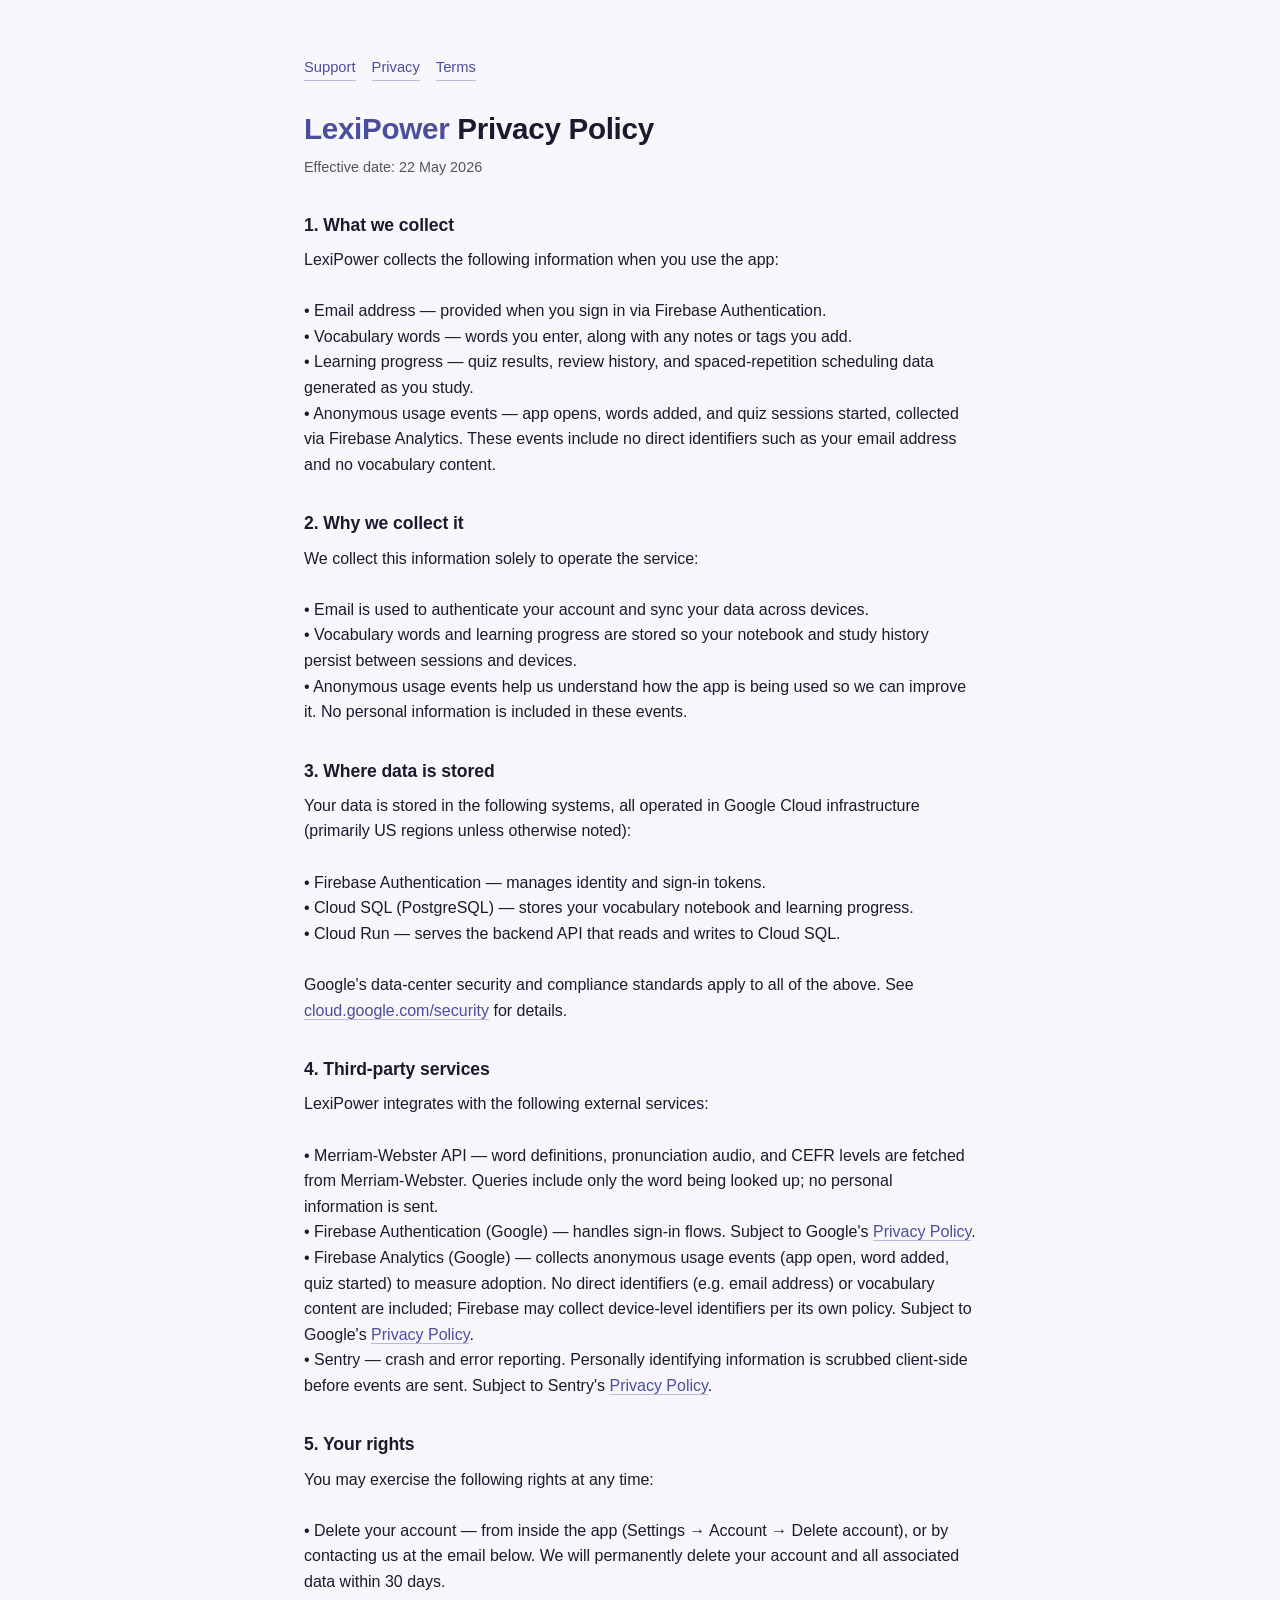
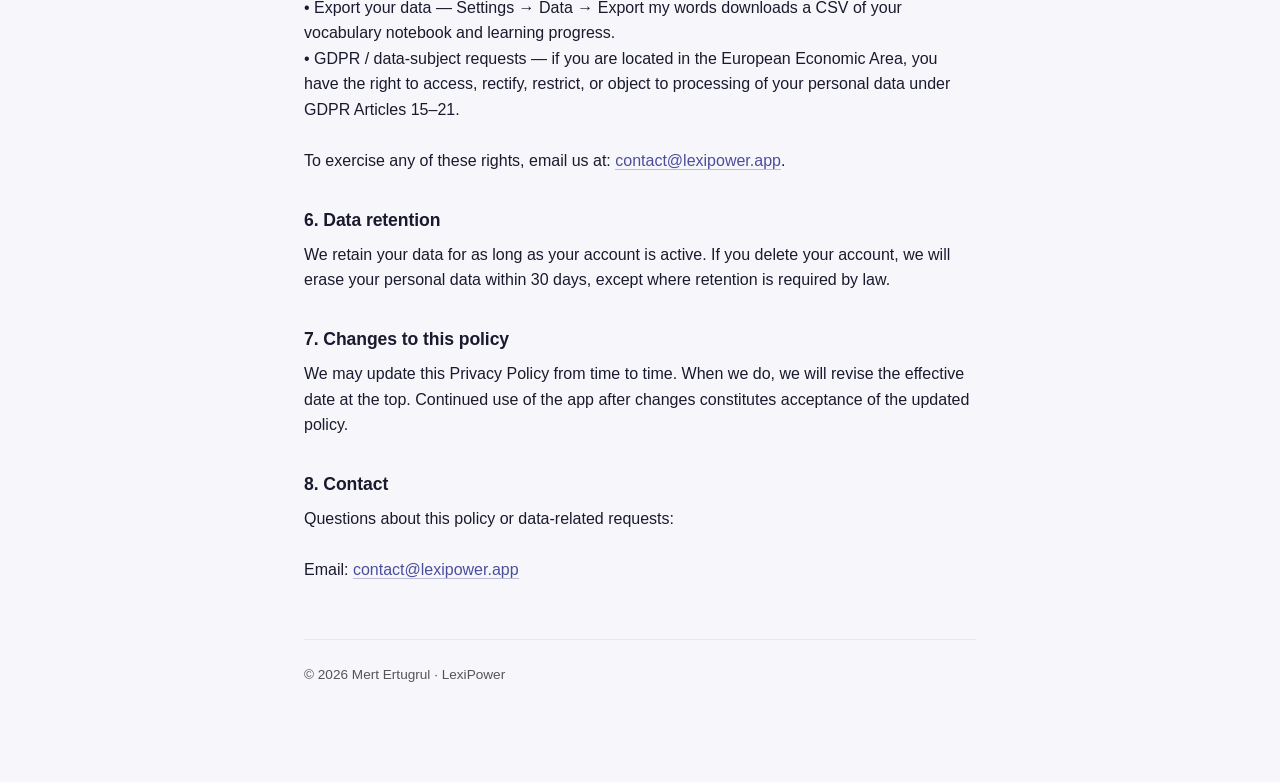
==== privacy.html @ be9ec804 "Add static Privacy + Terms pages, share style.css The Flutter web app at lexipower.app/privacy and /" ====
<!doctype html>
<html lang="en">
<head>
  <meta charset="utf-8">
  <meta name="viewport" content="width=device-width, initial-scale=1">
  <title>LexiPower — Privacy Policy</title>
  <meta name="description" content="LexiPower Privacy Policy — what data we collect, why, where it lives, and your rights.">
  <link rel="stylesheet" href="_style.css">
</head>
<body>
  <div class="wrap">
    <nav class="top">
      <a href="./">Support</a>
      <a href="./privacy.html">Privacy</a>
      <a href="./terms.html">Terms</a>
    </nav>

    <header>
      <h1><span class="brand">LexiPower</span> Privacy Policy</h1>
      <div class="effective">Effective date: 22 May 2026</div>
    </header>

    <h2>1. What we collect</h2>
    <p class="body">LexiPower collects the following information when you use the app:

• Email address — provided when you sign in via Firebase Authentication.
• Vocabulary words — words you enter, along with any notes or tags you add.
• Learning progress — quiz results, review history, and spaced-repetition scheduling data generated as you study.
• Anonymous usage events — app opens, words added, and quiz sessions started, collected via Firebase Analytics. These events include no direct identifiers such as your email address and no vocabulary content.</p>

    <h2>2. Why we collect it</h2>
    <p class="body">We collect this information solely to operate the service:

• Email is used to authenticate your account and sync your data across devices.
• Vocabulary words and learning progress are stored so your notebook and study history persist between sessions and devices.
• Anonymous usage events help us understand how the app is being used so we can improve it. No personal information is included in these events.</p>

    <h2>3. Where data is stored</h2>
    <p class="body">Your data is stored in the following systems, all operated in Google Cloud infrastructure (primarily US regions unless otherwise noted):

• Firebase Authentication — manages identity and sign-in tokens.
• Cloud SQL (PostgreSQL) — stores your vocabulary notebook and learning progress.
• Cloud Run — serves the backend API that reads and writes to Cloud SQL.

Google's data-center security and compliance standards apply to all of the above. See <a href="https://cloud.google.com/security">cloud.google.com/security</a> for details.</p>

    <h2>4. Third-party services</h2>
    <p class="body">LexiPower integrates with the following external services:

• Merriam-Webster API — word definitions, pronunciation audio, and CEFR levels are fetched from Merriam-Webster. Queries include only the word being looked up; no personal information is sent.
• Firebase Authentication (Google) — handles sign-in flows. Subject to Google's <a href="https://policies.google.com/privacy">Privacy Policy</a>.
• Firebase Analytics (Google) — collects anonymous usage events (app open, word added, quiz started) to measure adoption. No direct identifiers (e.g. email address) or vocabulary content are included; Firebase may collect device-level identifiers per its own policy. Subject to Google's <a href="https://policies.google.com/privacy">Privacy Policy</a>.
• Sentry — crash and error reporting. Personally identifying information is scrubbed client-side before events are sent. Subject to Sentry's <a href="https://sentry.io/privacy/">Privacy Policy</a>.</p>

    <h2>5. Your rights</h2>
    <p class="body">You may exercise the following rights at any time:

• Delete your account — from inside the app (Settings → Account → Delete account), or by contacting us at the email below. We will permanently delete your account and all associated data within 30 days.
• Export your data — Settings → Data → Export my words downloads a CSV of your vocabulary notebook and learning progress.
• GDPR / data-subject requests — if you are located in the European Economic Area, you have the right to access, rectify, restrict, or object to processing of your personal data under GDPR Articles 15–21.

To exercise any of these rights, email us at: <a href="mailto:contact@lexipower.app">contact@lexipower.app</a>.</p>

    <h2>6. Data retention</h2>
    <p class="body">We retain your data for as long as your account is active. If you delete your account, we will erase your personal data within 30 days, except where retention is required by law.</p>

    <h2>7. Changes to this policy</h2>
    <p class="body">We may update this Privacy Policy from time to time. When we do, we will revise the effective date at the top. Continued use of the app after changes constitutes acceptance of the updated policy.</p>

    <h2>8. Contact</h2>
    <p class="body">Questions about this policy or data-related requests:

Email: <a href="mailto:contact@lexipower.app">contact@lexipower.app</a></p>

    <footer>© 2026 Mert Ertugrul · LexiPower</footer>
  </div>
</body>
</html>
---- _style.css ----
/* Shared styles for LexiPower legal + support pages. */
:root {
  --bg: #f7f7fb;
  --fg: #1a1a2e;
  --muted: #555;
  --accent: #4a4e9c;
  --card: #ffffff;
  --border: #e5e7eb;
}
@media (prefers-color-scheme: dark) {
  :root {
    --bg: #14141c;
    --fg: #e9e9f2;
    --muted: #a8a8b8;
    --accent: #9ea3ff;
    --card: #1f1f2c;
    --border: #2c2c3c;
  }
}
* { box-sizing: border-box; }
body {
  font-family: -apple-system, BlinkMacSystemFont, "Segoe UI", Roboto,
    "Helvetica Neue", Arial, sans-serif;
  background: var(--bg);
  color: var(--fg);
  margin: 0;
  line-height: 1.6;
  -webkit-font-smoothing: antialiased;
}
.wrap {
  max-width: 720px;
  margin: 0 auto;
  padding: 56px 24px 96px;
}
header {
  margin-bottom: 32px;
}
h1 { font-size: 1.85rem; margin: 0 0 4px; letter-spacing: -0.01em; }
.brand { font-weight: 700; color: var(--accent); }
.effective { color: var(--muted); font-size: 0.9rem; }
h2 {
  font-size: 1.1rem;
  margin: 32px 0 8px;
  letter-spacing: -0.005em;
}
p, li { color: var(--fg); margin: 8px 0; }
.body { white-space: pre-wrap; }
a {
  color: var(--accent);
  text-decoration: none;
  border-bottom: 1px solid color-mix(in srgb, var(--accent) 35%, transparent);
}
a:hover { border-bottom-color: var(--accent); }
footer {
  margin-top: 56px;
  padding-top: 24px;
  border-top: 1px solid var(--border);
  font-size: 0.85rem;
  color: var(--muted);
}
nav.top {
  display: flex;
  gap: 16px;
  font-size: 0.92rem;
  margin-bottom: 24px;
}
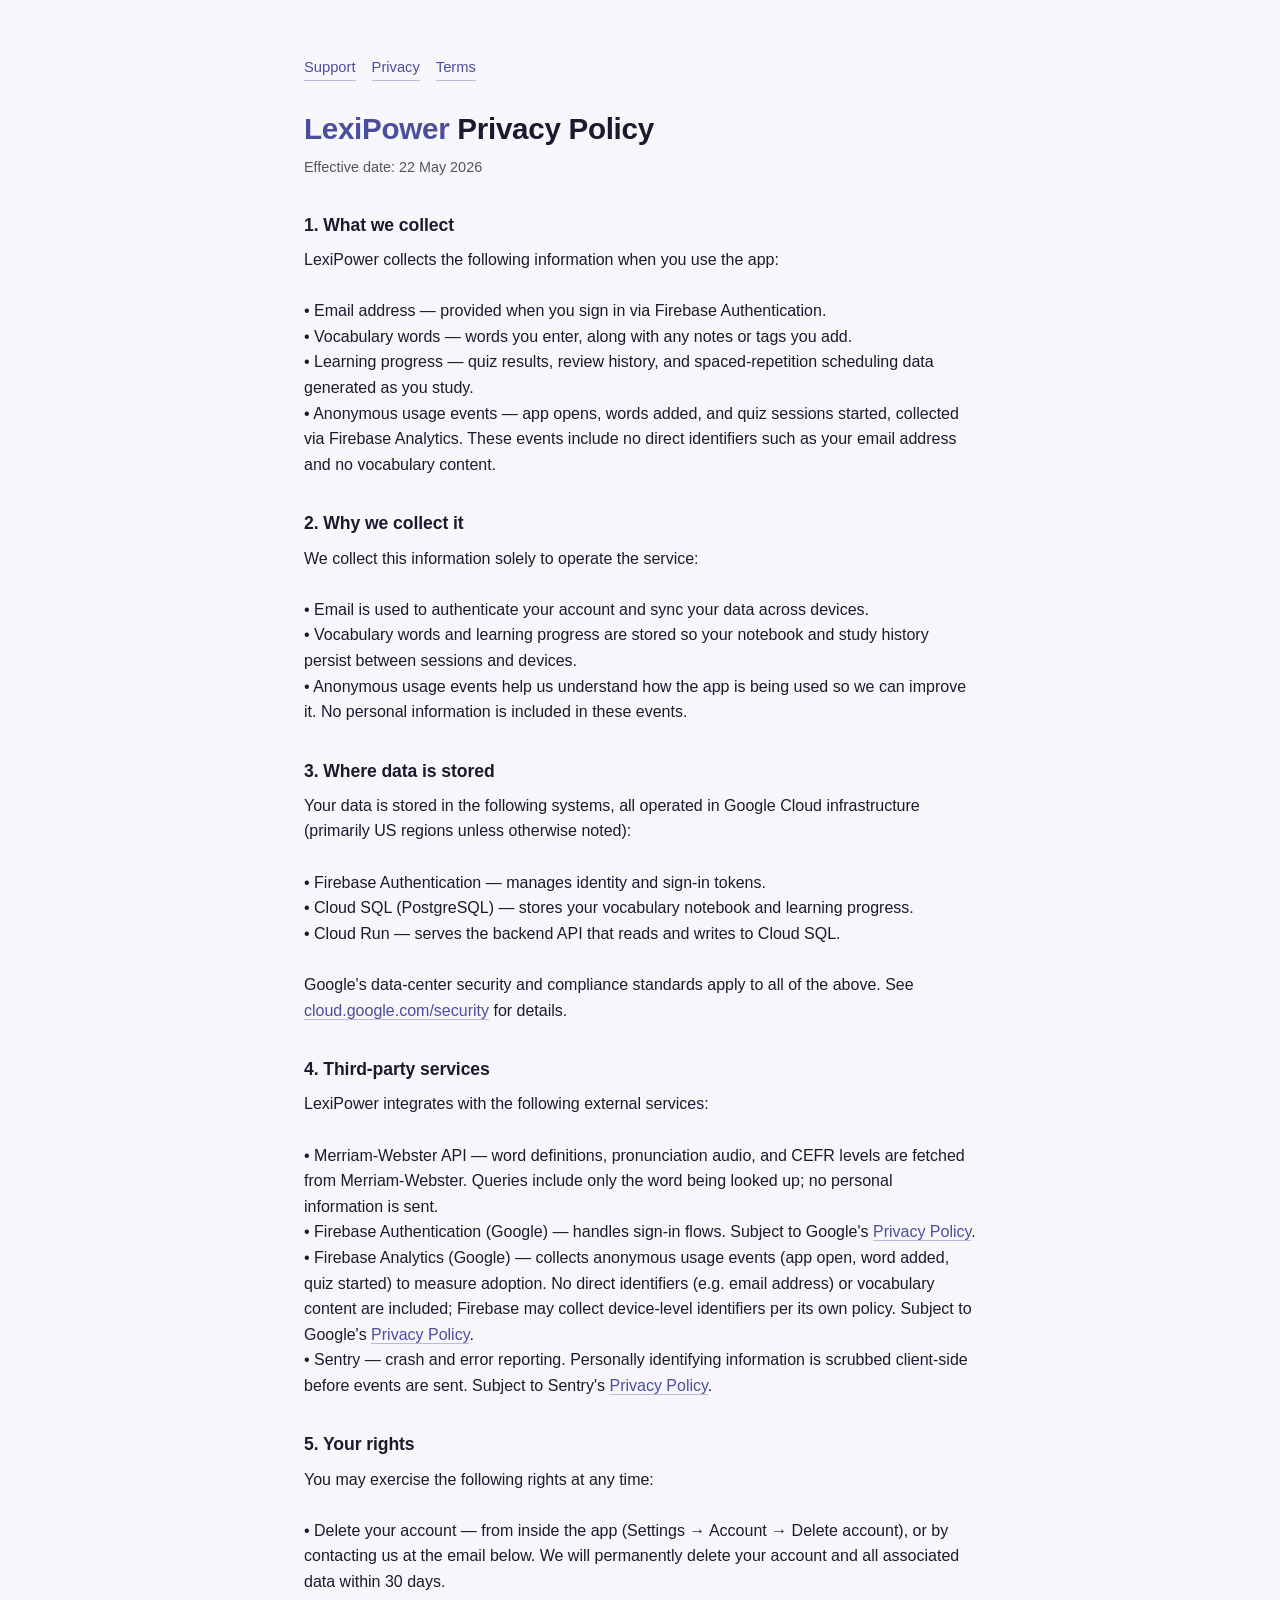
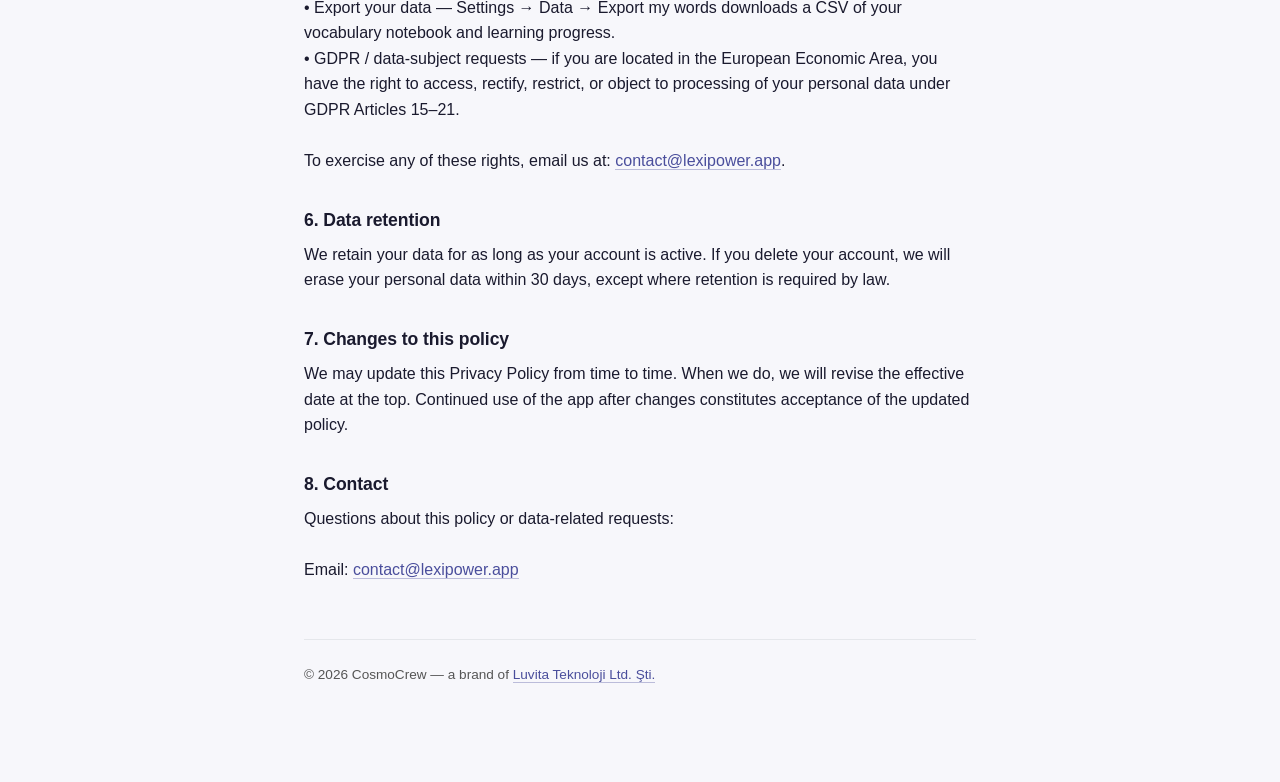
==== commit 7791b13f: "Add Luvita attribution to all support pages (ADR 0001) The footer on all three pages read `© 2026 Me" ====
--- a/privacy.html
+++ b/privacy.html
@@ -72,7 +72,7 @@
 
 Email: <a href="mailto:contact@lexipower.app">contact@lexipower.app</a></p>
 
-    <footer>© 2026 Mert Ertugrul · LexiPower</footer>
+    <footer>© 2026 CosmoCrew — a brand of <a href="https://luvita.tr/">Luvita Teknoloji Ltd. Şti.</a></footer>
   </div>
 </body>
 </html>
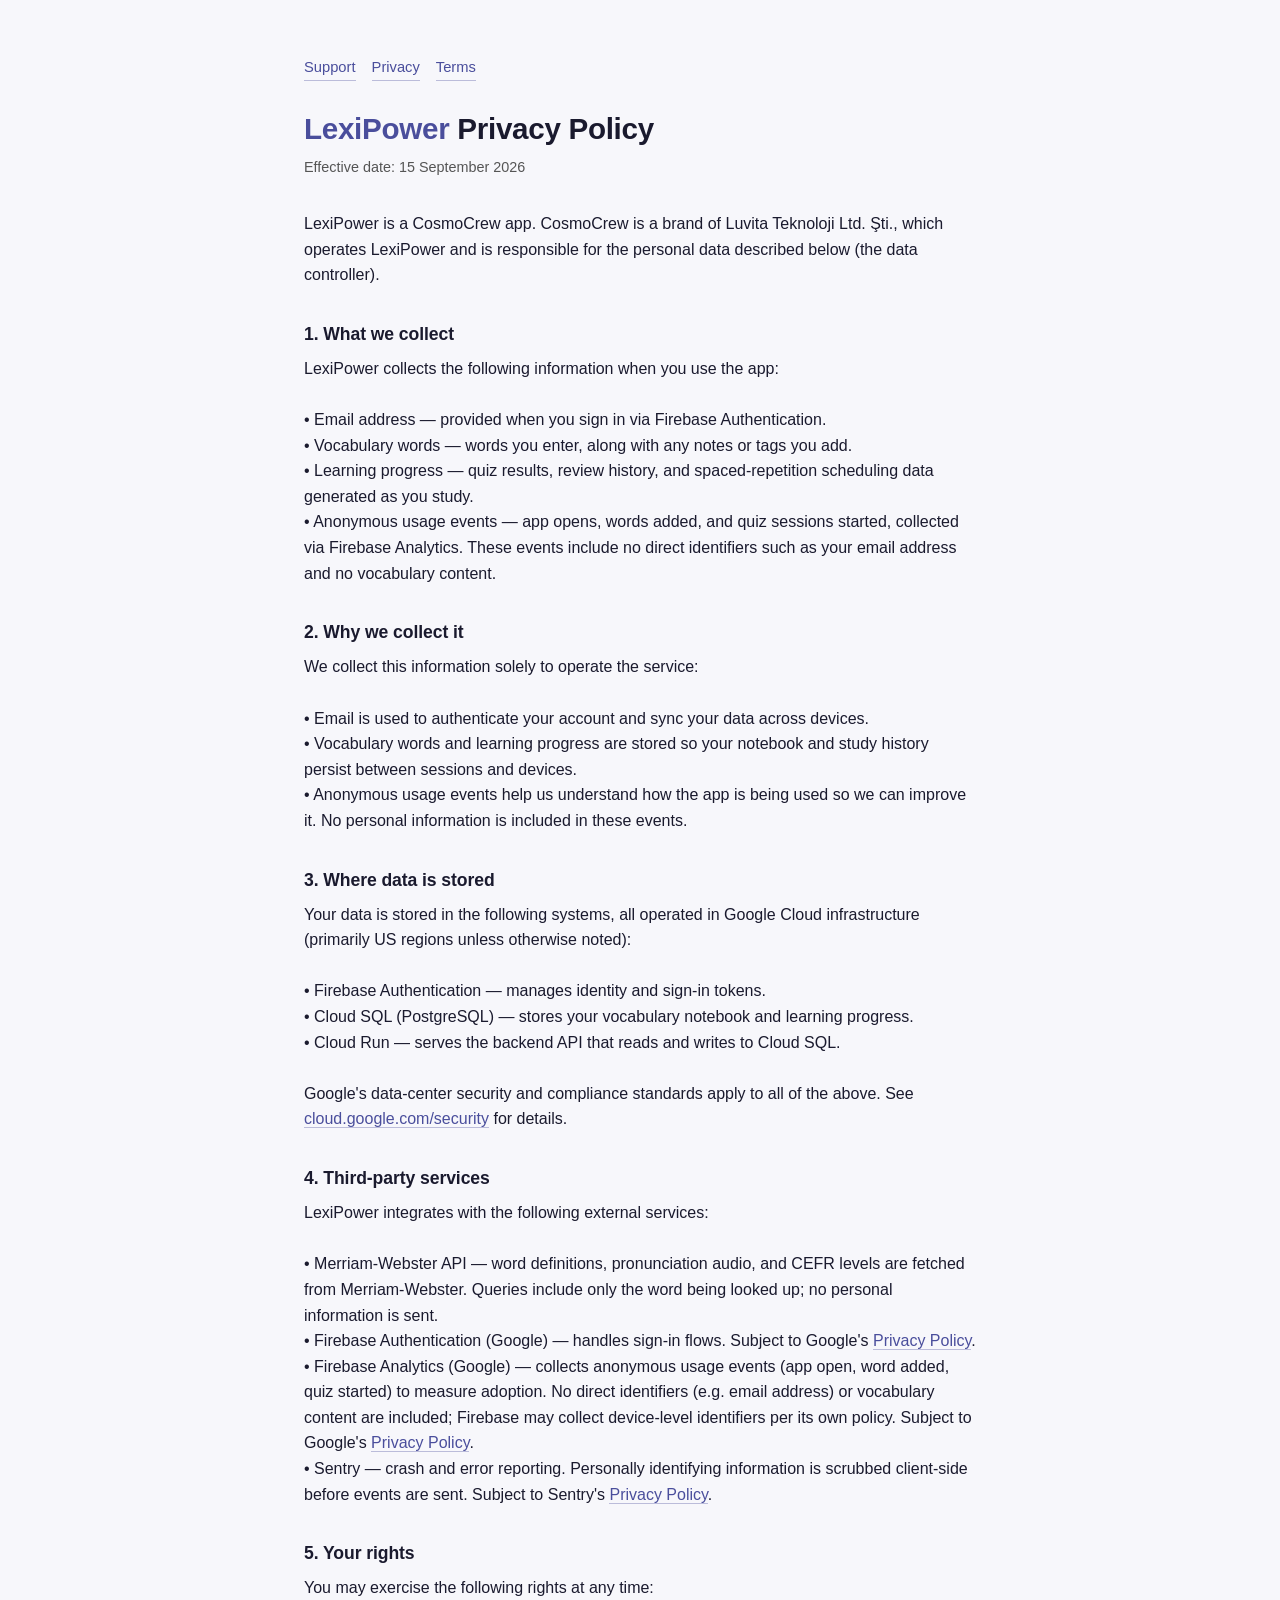
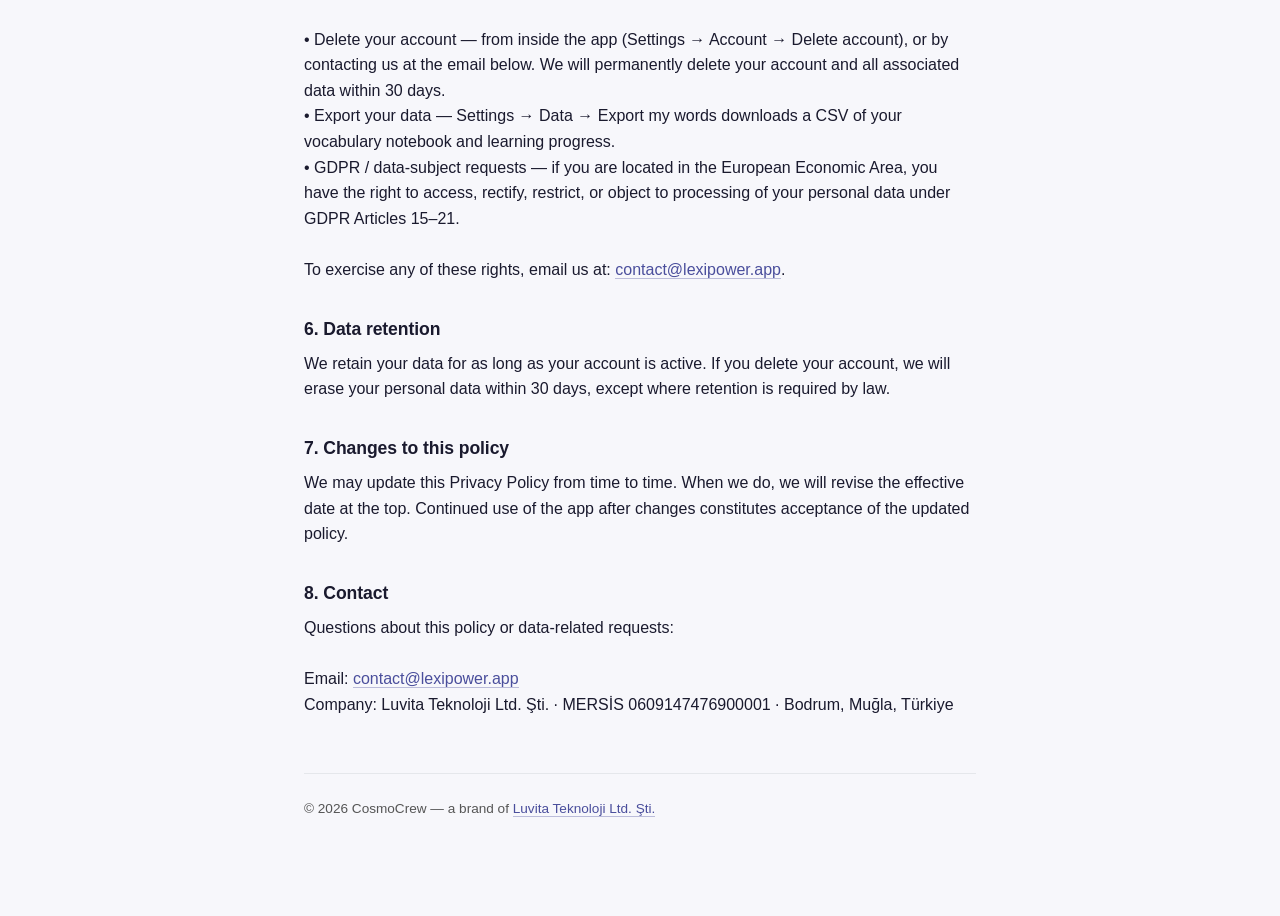
==== commit 1d381ea0: "Name Luvita as the data controller in the privacy policy The policy spoke as "we" without saying who" ====
--- a/privacy.html
+++ b/privacy.html
@@ -17,8 +17,10 @@
 
     <header>
       <h1><span class="brand">LexiPower</span> Privacy Policy</h1>
-      <div class="effective">Effective date: 22 May 2026</div>
+      <div class="effective">Effective date: 15 September 2026</div>
     </header>
+
+    <p class="body">LexiPower is a CosmoCrew app. CosmoCrew is a brand of Luvita Teknoloji Ltd. Şti., which operates LexiPower and is responsible for the personal data described below (the data controller).</p>
 
     <h2>1. What we collect</h2>
     <p class="body">LexiPower collects the following information when you use the app:
@@ -70,7 +72,8 @@
     <h2>8. Contact</h2>
     <p class="body">Questions about this policy or data-related requests:
 
-Email: <a href="mailto:contact@lexipower.app">contact@lexipower.app</a></p>
+Email: <a href="mailto:contact@lexipower.app">contact@lexipower.app</a>
+Company: Luvita Teknoloji Ltd. Şti. · MERSİS 0609147476900001 · Bodrum, Muğla, Türkiye</p>
 
     <footer>© 2026 CosmoCrew — a brand of <a href="https://luvita.tr/">Luvita Teknoloji Ltd. Şti.</a></footer>
   </div>
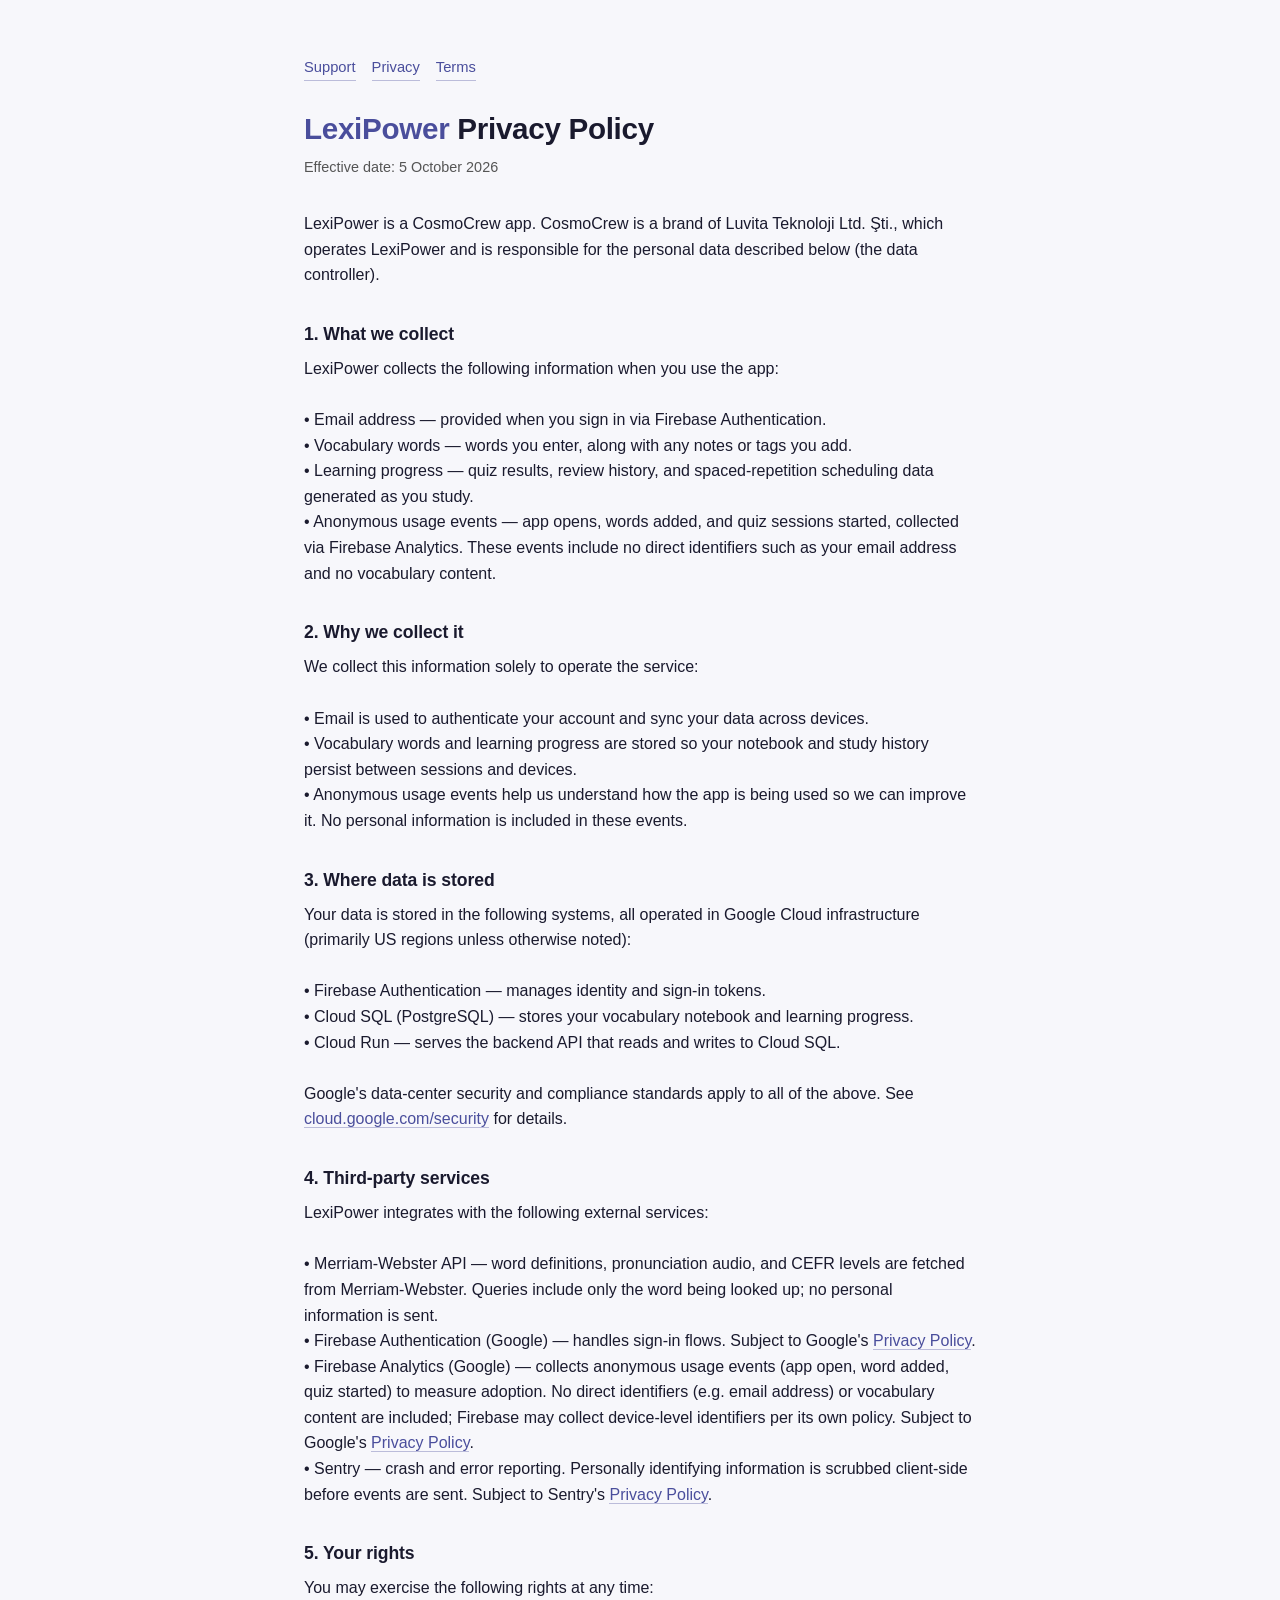
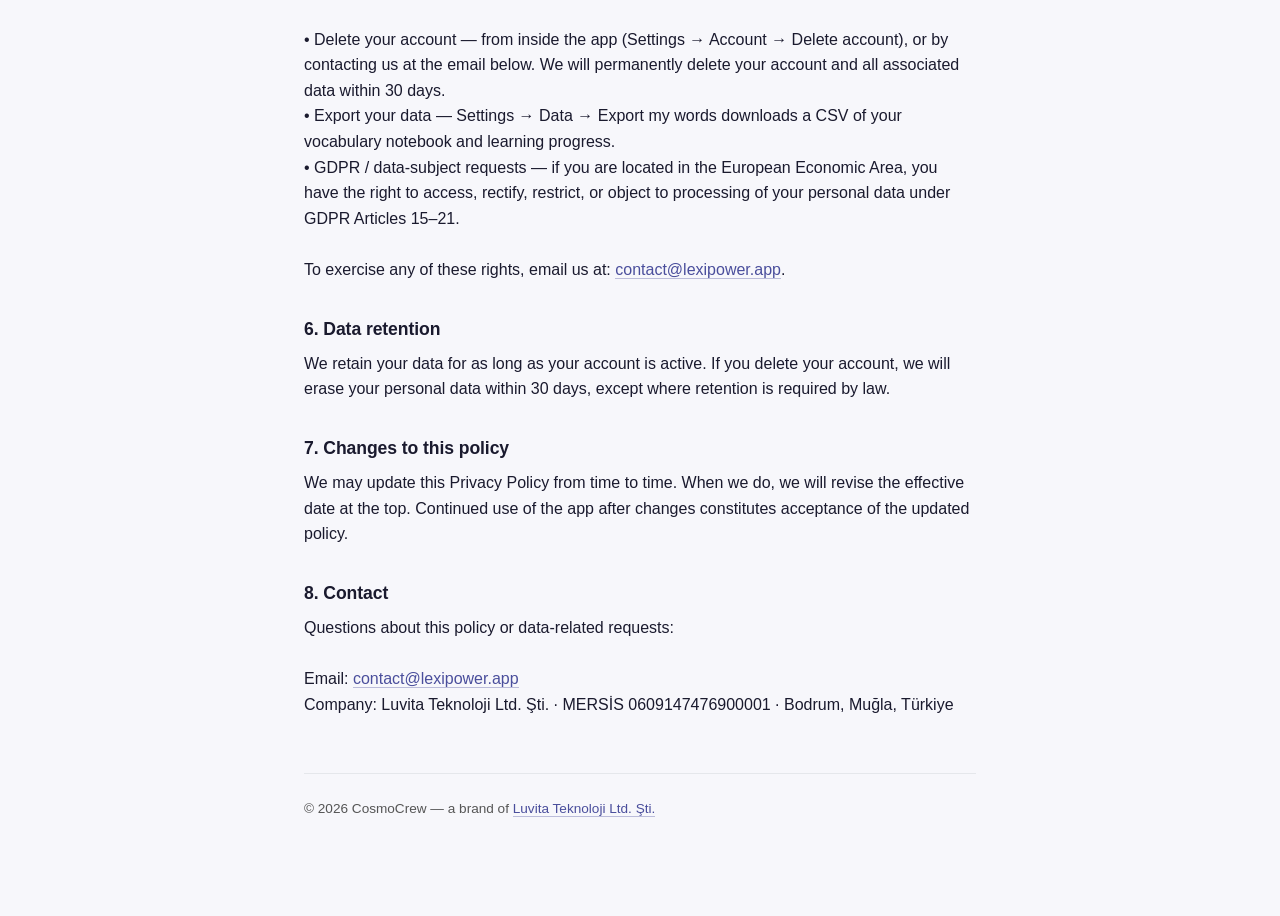
==== commit b64d6374: "Refresh the privacy policy effective date to the conversion day The Apple membership moved to Luvita" ====
--- a/privacy.html
+++ b/privacy.html
@@ -17,7 +17,7 @@
 
     <header>
       <h1><span class="brand">LexiPower</span> Privacy Policy</h1>
-      <div class="effective">Effective date: 15 September 2026</div>
+      <div class="effective">Effective date: 5 October 2026</div>
     </header>
 
     <p class="body">LexiPower is a CosmoCrew app. CosmoCrew is a brand of Luvita Teknoloji Ltd. Şti., which operates LexiPower and is responsible for the personal data described below (the data controller).</p>
